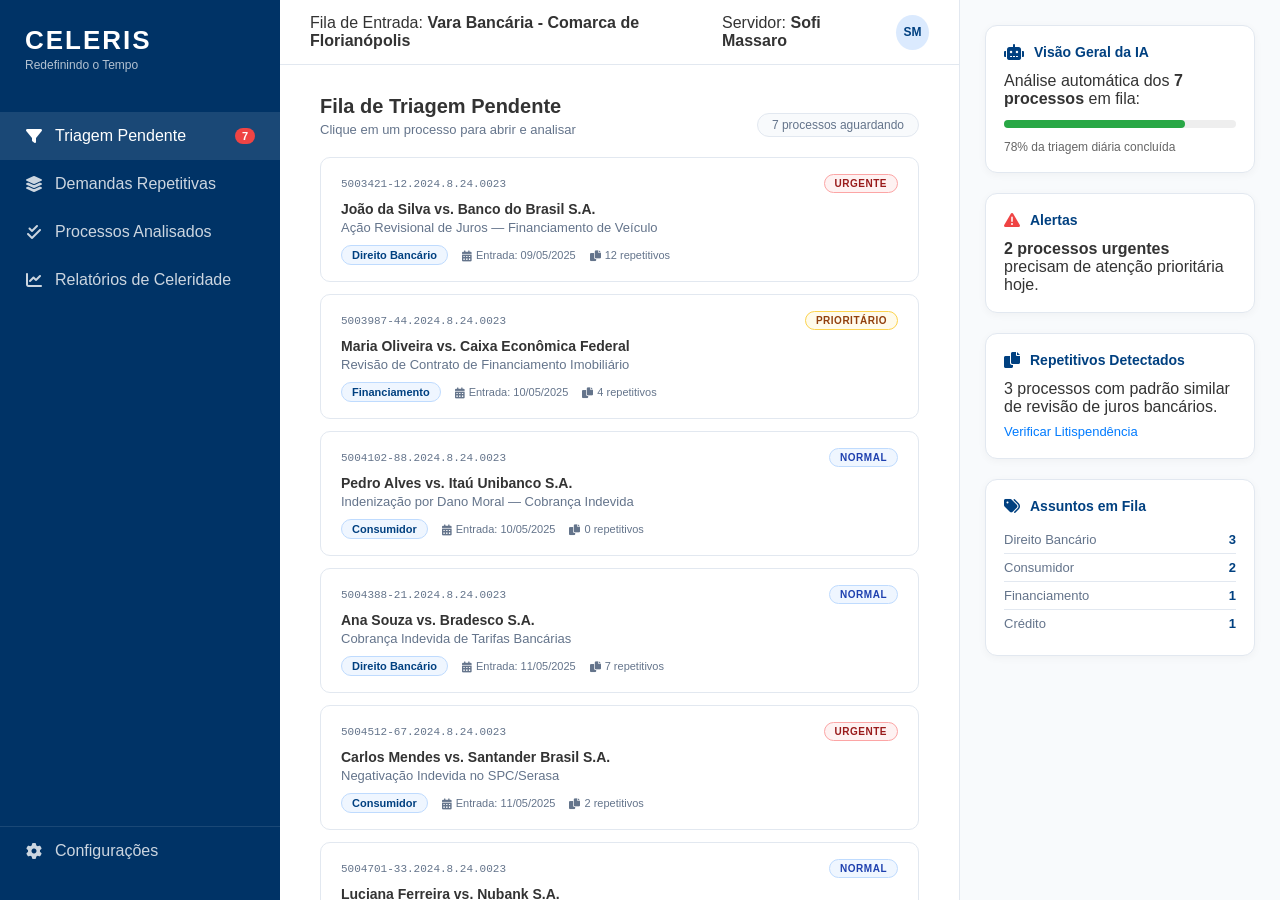
==== index.html @ db9fc446 "organizando as pastas" ====
<!DOCTYPE html>
<html lang="pt-br">
<head>
  <meta charset="UTF-8">
  <meta name="viewport" content="width=device-width, initial-scale=1.0">
  <title>Celeris - Triagem Inteligente</title>
  <link rel="stylesheet" href="css/style.css">
  <link rel="stylesheet" href="https://cdnjs.cloudflare.com/ajax/libs/font-awesome/6.0.0/css/all.min.css">
</head>
<body>
  <div class="container">

    <!-- ================= SIDEBAR (LADO ESQUERDO) ================= -->
    <aside class="sidebar">
      <div class="logo-container">
        <h1 class="logo-text">CELERIS</h1>
        <p class="logo-sub">Redefinindo o Tempo</p>
      </div>

      <nav class="nav-menu">
        <a href="#" class="nav-item active" data-section="triagem">
          <i class="fas fa-filter"></i>
          <span>Triagem Pendente</span>
          <!-- badge com contagem de processos pendentes -->
          <span class="nav-badge" id="badge-triagem">7</span>
        </a>
        <a href="#" class="nav-item" data-section="repetitivas">
          <i class="fas fa-layer-group"></i>
          <span>Demandas Repetitivas</span>
        </a>
        <a href="#" class="nav-item" data-section="analisados">
          <i class="fas fa-check-double"></i>
          <span>Processos Analisados</span>
        </a>
        <a href="#" class="nav-item" data-section="relatorios">
          <i class="fas fa-chart-line"></i>
          <span>Relatórios de Celeridade</span>
        </a>
      </nav>

      <div class="sidebar-footer">
        <a href="#" class="nav-item" data-section="configuracoes">
          <i class="fas fa-cog"></i>
          <span>Configurações</span>
        </a>
      </div>
    </aside>

    <!-- ================= ÁREA PRINCIPAL ================= -->
    <main class="main-content">

      <header class="top-header">
        <div class="header-info">
          <span>Fila de Entrada: <strong>Vara Bancária - Comarca de Florianópolis</strong></span>
        </div>
        <div class="user-profile">
          <span>Servidor: <strong>Sofi Massaro</strong></span>
          <div class="avatar">SM</div>
        </div>
      </header>

      <!-- ================= FILA DE TRIAGEM ================= -->
      <!-- esta seção aparece quando o usuário está em "Triagem Pendente" sem nenhum processo aberto -->
      <section class="document-section" id="view-fila">

        <div class="fila-container">

          <!-- cabeçalho da fila com título e contador -->
          <div class="fila-header">
            <div>
              <h2 class="fila-title">Fila de Triagem Pendente</h2>
              <p class="fila-subtitle">Clique em um processo para abrir e analisar</p>
            </div>
            <span class="fila-count" id="fila-count">7 processos aguardando</span>
          </div>

          <!-- lista de processos — cada card é um processo pendente -->
          <div class="process-list" id="process-list">

            <!-- Processo 1 -->
            <div class="process-card" data-id="0">
              <div class="process-card-top">
                <span class="process-num">5003421-12.2024.8.24.0023</span>
                <span class="status-badge urgente">Urgente</span>
              </div>
              <div class="process-card-title">João da Silva vs. Banco do Brasil S.A.</div>
              <div class="process-card-sub">Ação Revisional de Juros — Financiamento de Veículo</div>
              <div class="process-card-meta">
                <span class="process-tag">Direito Bancário</span>
                <span class="process-meta-info"><i class="fas fa-calendar-alt"></i> Entrada: 09/05/2025</span>
                <span class="process-meta-info"><i class="fas fa-copy"></i> 12 repetitivos</span>
              </div>
            </div>

            <!-- Processo 2 -->
            <div class="process-card" data-id="1">
              <div class="process-card-top">
                <span class="process-num">5003987-44.2024.8.24.0023</span>
                <span class="status-badge prioritario">Prioritário</span>
              </div>
              <div class="process-card-title">Maria Oliveira vs. Caixa Econômica Federal</div>
              <div class="process-card-sub">Revisão de Contrato de Financiamento Imobiliário</div>
              <div class="process-card-meta">
                <span class="process-tag">Financiamento</span>
                <span class="process-meta-info"><i class="fas fa-calendar-alt"></i> Entrada: 10/05/2025</span>
                <span class="process-meta-info"><i class="fas fa-copy"></i> 4 repetitivos</span>
              </div>
            </div>

            <!-- Processo 3 -->
            <div class="process-card" data-id="2">
              <div class="process-card-top">
                <span class="process-num">5004102-88.2024.8.24.0023</span>
                <span class="status-badge normal">Normal</span>
              </div>
              <div class="process-card-title">Pedro Alves vs. Itaú Unibanco S.A.</div>
              <div class="process-card-sub">Indenização por Dano Moral — Cobrança Indevida</div>
              <div class="process-card-meta">
                <span class="process-tag">Consumidor</span>
                <span class="process-meta-info"><i class="fas fa-calendar-alt"></i> Entrada: 10/05/2025</span>
                <span class="process-meta-info"><i class="fas fa-copy"></i> 0 repetitivos</span>
              </div>
            </div>

            <!-- Processo 4 -->
            <div class="process-card" data-id="3">
              <div class="process-card-top">
                <span class="process-num">5004388-21.2024.8.24.0023</span>
                <span class="status-badge normal">Normal</span>
              </div>
              <div class="process-card-title">Ana Souza vs. Bradesco S.A.</div>
              <div class="process-card-sub">Cobrança Indevida de Tarifas Bancárias</div>
              <div class="process-card-meta">
                <span class="process-tag">Direito Bancário</span>
                <span class="process-meta-info"><i class="fas fa-calendar-alt"></i> Entrada: 11/05/2025</span>
                <span class="process-meta-info"><i class="fas fa-copy"></i> 7 repetitivos</span>
              </div>
            </div>

            <!-- Processo 5 -->
            <div class="process-card" data-id="4">
              <div class="process-card-top">
                <span class="process-num">5004512-67.2024.8.24.0023</span>
                <span class="status-badge urgente">Urgente</span>
              </div>
              <div class="process-card-title">Carlos Mendes vs. Santander Brasil S.A.</div>
              <div class="process-card-sub">Negativação Indevida no SPC/Serasa</div>
              <div class="process-card-meta">
                <span class="process-tag">Consumidor</span>
                <span class="process-meta-info"><i class="fas fa-calendar-alt"></i> Entrada: 11/05/2025</span>
                <span class="process-meta-info"><i class="fas fa-copy"></i> 2 repetitivos</span>
              </div>
            </div>

            <!-- Processo 6 -->
            <div class="process-card" data-id="5">
              <div class="process-card-top">
                <span class="process-num">5004701-33.2024.8.24.0023</span>
                <span class="status-badge normal">Normal</span>
              </div>
              <div class="process-card-title">Luciana Ferreira vs. Nubank S.A.</div>
              <div class="process-card-sub">Revisão de Limite e Contestação de Cobranças</div>
              <div class="process-card-meta">
                <span class="process-tag">Crédito</span>
                <span class="process-meta-info"><i class="fas fa-calendar-alt"></i> Entrada: 11/05/2025</span>
                <span class="process-meta-info"><i class="fas fa-copy"></i> 1 repetitivo</span>
              </div>
            </div>

            <!-- Processo 7 -->
            <div class="process-card" data-id="6">
              <div class="process-card-top">
                <span class="process-num">5004899-14.2024.8.24.0023</span>
                <span class="status-badge prioritario">Prioritário</span>
              </div>
              <div class="process-card-title">Roberto Lima vs. Banco Inter S.A.</div>
              <div class="process-card-sub">Revisão de Contrato de Empréstimo Consignado</div>
              <div class="process-card-meta">
                <span class="process-tag">Consignado</span>
                <span class="process-meta-info"><i class="fas fa-calendar-alt"></i> Entrada: 12/05/2025</span>
                <span class="process-meta-info"><i class="fas fa-copy"></i> 3 repetitivos</span>
              </div>
            </div>

          </div>
        </div>
      </section>

      <!-- ================= DOCUMENTO ABERTO ================= -->
      <!-- esta seção aparece quando o usuário clica em um processo específico da fila -->
      <!-- começa escondida (display: none) e é exibida pelo JavaScript -->
      <section class="document-section" id="view-documento" style="display: none;">

        <!-- botão para voltar à fila -->
        <div class="back-bar">
          <button class="btn-voltar" id="btn-voltar">
            <i class="fas fa-arrow-left"></i> Voltar para a fila
          </button>
          <span class="back-process-num" id="back-process-num"></span>
        </div>

        <div class="document-paper">
          <h2 class="doc-title" id="doc-title">
            EXCELENTÍSSIMO SENHOR DOUTOR JUIZ DE DIREITO...
          </h2>

          <div class="doc-meta" id="doc-meta">
            <p><strong>REQUERENTE:</strong> João da Silva</p>
            <p><strong>REQUERIDO:</strong> Banco do Brasil S.A.</p>
            <p><strong>ASSUNTO:</strong> Ação Revisional de Juros</p>
          </div>

          <div class="doc-content">
            <p id="doc-content-text">
              O autor celebrou contrato de financiamento...
            </p>
            <p class="placeholder-text">
              [Simulação do conteúdo da petição inicial...]
            </p>
          </div>
        </div>
      </section>

      <!-- ================= TELA GENÉRICA (outras seções) ================= -->
      <!-- aparece quando o usuário clica em Demandas Repetitivas, Processos Analisados, etc. -->
      <section class="document-section" id="view-generica" style="display: none;">
        <div class="generica-container">
          <div class="generica-icon" id="generica-icon">
            <i class="fas fa-layer-group"></i>
          </div>
          <h2 class="generica-title" id="generica-title">Demandas Repetitivas</h2>
          <p class="generica-sub">Esta seção está em desenvolvimento. Em breve estará disponível.</p>
          <button class="btn-voltar" id="btn-voltar-generica" style="margin-top: 24px;">
            <i class="fas fa-arrow-left"></i> Voltar para Triagem
          </button>
        </div>
      </section>

    </main>

    <!-- ================= PAINEL DE IA (DIREITA) ================= -->
    <aside class="ai-panel">

      <!-- ===== PAINEL DA FILA: aparece quando nenhum processo está aberto ===== -->
      <div id="ai-panel-fila">

        <!-- Card: visão geral da fila -->
        <div class="ai-card">
          <div class="card-header">
            <i class="fas fa-robot"></i>
            <h3>Visão Geral da IA</h3>
          </div>
          <p>Análise automática dos <strong>7 processos</strong> em fila:</p>
          <div class="progress-bar">
            <!-- barra representa triagem diária: 78% concluída -->
            <div class="progress-fill" style="width: 78%; background: #28a745;"></div>
          </div>
          <p style="font-size: 12px; color: #666; margin-top: 6px;">78% da triagem diária concluída</p>
        </div>

        <!-- Card: alertas -->
        <div class="ai-card">
          <div class="card-header">
            <i class="fas fa-exclamation-triangle" style="color: #ef4444;"></i>
            <h3>Alertas</h3>
          </div>
          <p><strong>2 processos urgentes</strong> precisam de atenção prioritária hoje.</p>
        </div>

        <!-- Card: repetitivos detectados -->
        <div class="ai-card">
          <div class="card-header">
            <i class="fas fa-copy"></i>
            <h3>Repetitivos Detectados</h3>
          </div>
          <p>3 processos com padrão similar de revisão de juros bancários.</p>
          <a href="#" class="card-link">Verificar Litispendência</a>
        </div>

        <!-- Card: assuntos na fila -->
        <div class="ai-card">
          <div class="card-header">
            <i class="fas fa-tags"></i>
            <h3>Assuntos em Fila</h3>
          </div>
          <!-- lista simples de temas com contagem -->
          <ul class="assunto-list">
            <li><span>Direito Bancário</span><strong>3</strong></li>
            <li><span>Consumidor</span><strong>2</strong></li>
            <li><span>Financiamento</span><strong>1</strong></li>
            <li><span>Crédito</span><strong>1</strong></li>
          </ul>
        </div>

      </div>

      <!-- ===== PAINEL DO DOCUMENTO: aparece quando um processo está aberto ===== -->
      <!-- começa escondido e é exibido pelo JavaScript ao abrir um processo -->
      <div id="ai-panel-documento" style="display: none;">

        <!-- Card 1: Classificação -->
        <div class="ai-card">
          <div class="card-header">
            <i class="fas fa-robot"></i>
            <h3>Classificação Automática</h3>
          </div>
          <p>A IA identificou o assunto com <strong>98% de precisão</strong>:</p>
          <div class="progress-bar">
            <div class="progress-fill"></div>
          </div>
          <div class="tag-group" id="doc-tags">
            <span class="tag">Direito Bancário</span>
            <span class="tag">Revisional de Juros</span>
          </div>
        </div>

        <!-- Card 2: Repetitivos -->
        <div class="ai-card">
          <div class="card-header">
            <i class="fas fa-copy"></i>
            <h3>Filtro de Repetitivos</h3>
          </div>
          <p id="doc-repetitivos">Foram encontrados <strong>12 processos idênticos</strong></p>
          <a href="#" class="card-link">Verificar Litispendência</a>
        </div>

        <!-- Card 3: Sugestões de Despacho -->
        <div class="ai-card">
          <div class="card-header">
            <i class="fas fa-pen-nib"></i>
            <h3>Sugestão de Despacho</h3>
          </div>
          <p>Selecione uma minuta:</p>
          <div class="button-group">
            <button class="btn btn-blue">Citação + Audiência</button>
            <button class="btn btn-grey">Emendar Inicial</button>
            <button class="btn btn-red">Indeferir Justiça Gratuita</button>
          </div>
        </div>

      </div>

    </aside>
  </div>

  <script type="module" src="script.js"></script>
</body>
</html>
---- css/style.css ----
/* ================= VARIÁVEIS DE CORES ================= */
:root {
    --celeris-blue: #004080;
    --sidebar-bg: #003366;
    --bg-light: #f8fafc;
    --text-main: #333;
    --text-muted: #64748b;
    --border-color: #e2e8f0;
    --white: #ffffff;
}

/* reset básico */
* {
    margin: 0;
    padding: 0;
    box-sizing: border-box;
}

body {
    font-family: 'Segoe UI', Roboto, Helvetica, Arial, sans-serif;
    background-color: var(--bg-light);
    color: var(--text-main);
    overflow: hidden;
}

/* container principal com flex */
.container {
    display: flex;
    height: 100vh;
}

/* ================= SIDEBAR ================= */
.sidebar {
    width: 280px;
    background-color: var(--sidebar-bg);
    color: var(--white);
    display: flex;
    flex-direction: column;
    padding: 25px 0;
    flex-shrink: 0; /* impede que a sidebar encolha */
}

.logo-container {
    padding: 0 25px;
    margin-bottom: 40px;
}

.logo-text {
    font-size: 26px;
    font-weight: bold;
    letter-spacing: 2px;
}

.logo-sub {
    font-size: 12px;
    opacity: 0.7;
    margin-top: 2px;
}

/* menu de navegação */
.nav-menu {
    flex: 1; /* ocupa o espaço disponível, empurrando o footer para baixo */
}

.nav-item {
    display: flex;
    align-items: center;
    padding: 15px 25px;
    color: rgba(255, 255, 255, 0.8);
    text-decoration: none;
    transition: 0.2s;
    gap: 12px; /* espaço entre ícone, texto e badge */
}

/* o texto do nav-item cresce para empurrar o badge para a direita */
.nav-item span:first-of-type {
    flex: 1;
}

.nav-item i {
    width: 18px; /* largura fixa para alinhar os ícones */
    text-align: center;
}

.nav-item:hover,
.nav-item.active {
    background-color: rgba(255, 255, 255, 0.1);
    color: var(--white);
}

/* badge de contagem na sidebar (ex: "7" ao lado de Triagem Pendente) */
.nav-badge {
    background-color: #ef4444; /* vermelho para chamar atenção */
    color: white;
    font-size: 11px;
    font-weight: 700;
    padding: 2px 7px;
    border-radius: 20px; /* formato de pílula */
    min-width: 20px;
    text-align: center;
}

.sidebar-footer {
    border-top: 1px solid rgba(255, 255, 255, 0.1);
    margin-top: auto; /* empurra o footer para o fim da sidebar */
}

/* ================= CONTEÚDO CENTRAL ================= */
.main-content {
    flex-grow: 1;
    display: flex;
    flex-direction: column;
    background: white;
    border-right: 1px solid var(--border-color);
    min-width: 0; /* evita overflow horizontal em flex */
}

.top-header {
    height: 65px;
    display: flex;
    justify-content: space-between;
    align-items: center;
    padding: 0 30px;
    border-bottom: 1px solid var(--border-color);
    flex-shrink: 0; /* cabeçalho não encolhe */
}

.user-profile {
    display: flex;
    align-items: center;
    gap: 15px;
}

.avatar {
    width: 35px;
    height: 35px;
    background: #dbeafe; /* azul claro */
    border-radius: 50%;
    display: flex;
    align-items: center;
    justify-content: center;
    font-size: 12px;
    font-weight: 700;
    color: var(--celeris-blue);
}

/* área de scroll (fila ou documento) */
.document-section {
    flex-grow: 1;
    overflow-y: auto; /* scroll apenas nessa área */
    padding: 30px 40px;
    display: flex;
    flex-direction: column;
}

/* ================= FILA DE TRIAGEM ================= */
.fila-container {
    width: 100%;
    max-width: 820px;
    margin: 0 auto; /* centraliza */
}

/* cabeçalho da fila */
.fila-header {
    display: flex;
    align-items: flex-end;
    justify-content: space-between;
    margin-bottom: 20px;
}

.fila-title {
    font-size: 20px;
    font-weight: 600;
    color: var(--text-main);
}

.fila-subtitle {
    font-size: 13px;
    color: var(--text-muted);
    margin-top: 4px;
}

/* chip com número de processos */
.fila-count {
    background: var(--bg-light);
    border: 1px solid var(--border-color);
    border-radius: 20px;
    font-size: 12px;
    color: var(--text-muted);
    padding: 4px 14px;
    white-space: nowrap;
}

/* ================= CARD DE PROCESSO (na fila) ================= */
.process-card {
    background: white;
    border: 1px solid var(--border-color);
    border-radius: 10px;
    padding: 16px 20px;
    margin-bottom: 12px;
    cursor: pointer; /* mãozinha indica que é clicável */
    transition: 0.2s;
}

/* ao passar o mouse, o card ganha destaque */
.process-card:hover {
    border-color: var(--celeris-blue);
    box-shadow: 0 2px 10px rgba(0, 64, 128, 0.1);
    transform: translateY(-1px); /* sobe levemente */
}

/* linha de cima: número do processo + status */
.process-card-top {
    display: flex;
    align-items: center;
    justify-content: space-between;
    margin-bottom: 8px;
}

.process-num {
    font-family: 'Courier New', monospace; /* fonte monoespaçada para número de processo */
    font-size: 11px;
    color: var(--text-muted);
}

/* nome das partes */
.process-card-title {
    font-size: 14px;
    font-weight: 600;
    color: var(--text-main);
    margin-bottom: 3px;
}

/* assunto do processo */
.process-card-sub {
    font-size: 13px;
    color: var(--text-muted);
    margin-bottom: 10px;
}

/* rodapé do card: tag + metadados */
.process-card-meta {
    display: flex;
    align-items: center;
    gap: 14px;
    flex-wrap: wrap;
}

/* etiqueta de área jurídica */
.process-tag {
    background: #eff6ff;
    color: var(--celeris-blue);
    border: 1px solid #bfdbfe;
    padding: 3px 10px;
    border-radius: 20px;
    font-size: 11px;
    font-weight: 600;
}

/* info de data e repetitivos */
.process-meta-info {
    font-size: 11px;
    color: var(--text-muted);
    display: flex;
    align-items: center;
    gap: 4px;
}

/* ================= BADGES DE STATUS ================= */
/* cada badge tem cor diferente conforme a urgência */
.status-badge {
    font-size: 10px;
    font-weight: 700;
    padding: 3px 10px;
    border-radius: 20px;
    text-transform: uppercase;
    letter-spacing: 0.5px;
}

/* vermelho: ação imediata necessária */
.status-badge.urgente {
    background: #fef2f2;
    color: #991b1b;
    border: 1px solid #fca5a5;
}

/* amarelo: atenção, mas não urgente */
.status-badge.prioritario {
    background: #fffbeb;
    color: #92400e;
    border: 1px solid #fcd34d;
}

/* azul: fluxo normal */
.status-badge.normal {
    background: #eff6ff;
    color: #1e40af;
    border: 1px solid #bfdbfe;
}

/* ================= BARRA DE VOLTAR ================= */
/* aparece no topo do documento aberto */
.back-bar {
    display: flex;
    align-items: center;
    gap: 16px;
    margin-bottom: 20px;
}

/* botão "Voltar para a fila" */
.btn-voltar {
    display: flex;
    align-items: center;
    gap: 8px;
    background: none;
    border: 1px solid var(--border-color);
    border-radius: 8px;
    padding: 8px 16px;
    font-size: 13px;
    color: var(--text-muted);
    cursor: pointer;
    transition: 0.2s;
}

.btn-voltar:hover {
    background: var(--bg-light);
    border-color: var(--celeris-blue);
    color: var(--celeris-blue);
}

/* número do processo aberto exibido na barra */
.back-process-num {
    font-family: 'Courier New', monospace;
    font-size: 11px;
    color: var(--text-muted);
}

/* ================= DOCUMENTO (papel) ================= */
.document-paper {
    background: white;
    max-width: 820px;
    padding: 60px;
    box-shadow: 0 4px 20px rgba(0, 0, 0, 0.08);
    transition: opacity 0.2s; /* animação de fade ao trocar processo */
}

.doc-title {
    text-align: center;
    margin-bottom: 40px;
    font-size: 15px;
}

.doc-meta {
    margin-bottom: 30px;
    line-height: 1.8;
}

.doc-content {
    line-height: 1.7;
}

.placeholder-text {
    margin-top: 50px;
    color: #999;
    font-style: italic;
}

/* ================= PAINEL DE IA (DIREITA) ================= */
.ai-panel {
    width: 320px;
    padding: 25px;
    background: var(--bg-light);
    overflow-y: auto;
    flex-shrink: 0;
}

.ai-card {
    background: white;
    padding: 18px;
    margin-bottom: 20px;
    border-radius: 12px;
    border: 1px solid var(--border-color);
    box-shadow: 0 2px 8px rgba(0, 0, 0, 0.04);
}

.card-header {
    display: flex;
    align-items: center;
    gap: 10px;
    color: var(--celeris-blue);
    margin-bottom: 12px;
}

.card-header h3 {
    font-size: 14px;
}

/* barra de progresso */
.progress-bar {
    height: 8px;
    background: #eee;
    border-radius: 4px;
    margin: 12px 0;
}

.progress-fill {
    width: 98%;
    height: 100%;
    background: #28a745;
    border-radius: 4px;
}

/* tags de área jurídica no painel de IA */
.tag-group {
    display: flex;
    gap: 8px;
    flex-wrap: wrap;
}

.tag {
    border: 1px solid var(--celeris-blue);
    padding: 4px 12px;
    border-radius: 20px;
    font-size: 12px;
    color: var(--celeris-blue);
}

.card-link {
    color: #007bff;
    text-decoration: none;
    font-size: 13px;
    display: inline-block;
    margin-top: 8px;
}

.card-link:hover {
    text-decoration: underline;
}

/* botões de despacho */
.button-group {
    display: flex;
    flex-direction: column;
    gap: 10px;
    margin-top: 10px;
}

.btn {
    padding: 11px;
    border: none;
    border-radius: 8px;
    cursor: pointer;
    font-weight: 600;
    font-size: 13px;
    transition: 0.2s;
}

.btn-blue { background: var(--sidebar-bg); color: white; }
.btn-grey { background: #64748b; color: white; }
.btn-red  { background: #ef4444; color: white; }

.btn:hover {
    opacity: 0.9;
    transform: translateY(-1px);
}


/* ================= TELA GENÉRICA (seções em desenvolvimento) ================= */
/* centraliza o conteúdo vertical e horizontalmente */
.generica-container {
    display: flex;
    flex-direction: column;
    align-items: center;
    justify-content: center;
    flex: 1;
    text-align: center;
    padding: 60px 40px;
    color: var(--text-muted);
}

/* ícone grande centralizado */
.generica-icon {
    font-size: 48px;
    color: var(--border-color);
    margin-bottom: 20px;
}

.generica-title {
    font-size: 22px;
    font-weight: 600;
    color: var(--text-main);
    margin-bottom: 10px;
}

.generica-sub {
    font-size: 14px;
    color: var(--text-muted);
    max-width: 360px;
    line-height: 1.6;
}

.assunto-list {
    list-style: none;
    margin-top: 8px;
}

.assunto-list li {
    display: flex;
    justify-content: space-between;
    align-items: center;
    padding: 6px 0;
    border-bottom: 1px solid var(--border-color);
    font-size: 13px;
}

.assunto-list li:last-child {
    border-bottom: none;
}

.assunto-list li span {
    color: var(--text-muted);
}

.assunto-list li strong {
    color: var(--celeris-blue);
}
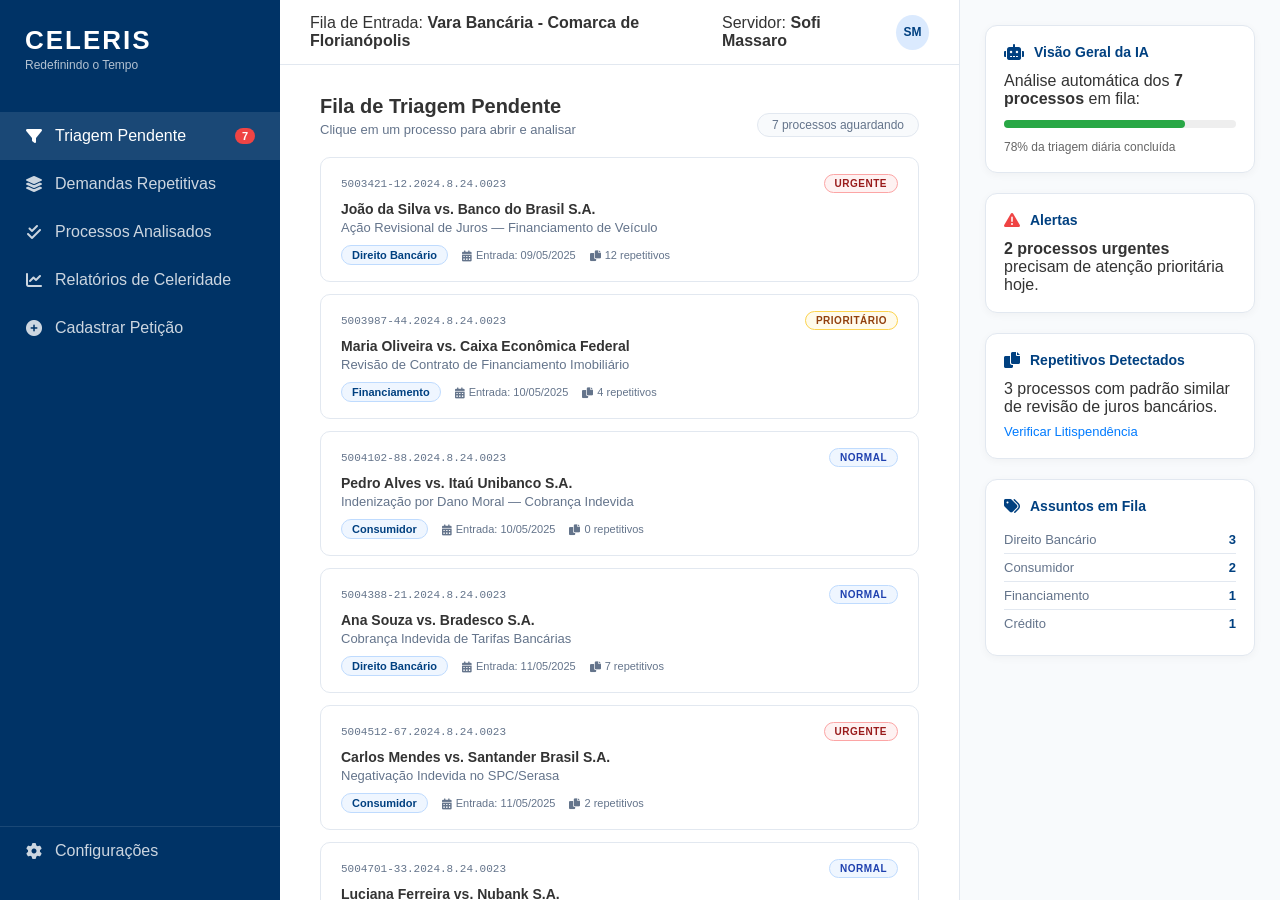
==== commit 1ea6b6b7: "adicionei a area de cadastro de petições" ====
--- a/index.html
+++ b/index.html
@@ -36,6 +36,10 @@
           <i class="fas fa-chart-line"></i>
           <span>Relatórios de Celeridade</span>
         </a>
+        <a href="#" class="nav-item" data-section="cadastrar">
+          <i class="fas fa-plus-circle"></i>
+            <span>Cadastrar Petição</span>
+        </a>
       </nav>
 
       <div class="sidebar-footer">
@@ -45,6 +49,149 @@
         </a>
       </div>
     </aside>
+
+    <!-- ================= CADASTRO DE PETIÇÃO ================= -->
+<section class="document-section" id="view-cadastro" style="display: none;">
+  <div class="fila-container">
+    <div class="fila-header">
+      <div>
+        <h2 class="fila-title">Cadastrar Petição</h2>
+        <p class="fila-subtitle">Preencha os dados básicos do processo para incluir na fila</p>
+      </div>
+    </div>
+
+    <div class="cadastro-form">
+
+      <div class="form-row">
+        <div class="form-group">
+          <label class="form-label">Número do Processo <span class="form-required">*</span></label>
+          <input type="text" class="form-input" id="cad-numero"
+            placeholder="0000000-00.0000.8.24.0000" maxlength="25">
+        </div>
+        <div class="form-group form-group--sm">
+          <label class="form-label">Data de Entrada <span class="form-required">*</span></label>
+          <input type="date" class="form-input" id="cad-data">
+        </div>
+      </div>
+
+      <div class="form-row">
+        <div class="form-group">
+          <label class="form-label">Requerente (Autor) <span class="form-required">*</span></label>
+          <input type="text" class="form-input" id="cad-requerente" placeholder="Nome completo">
+        </div>
+        <div class="form-group">
+          <label class="form-label">Requerido (Réu) <span class="form-required">*</span></label>
+          <input type="text" class="form-input" id="cad-requerido" placeholder="Nome da instituição ou pessoa">
+        </div>
+      </div>
+
+      <div class="form-row">
+        <div class="form-group">
+          <label class="form-label">Classe Processual <span class="form-required">*</span></label>
+          <select class="form-input form-select" id="cad-classe">
+            <option value="" disabled selected>Selecione a classe...</option>
+            <option value="Ação Revisional de Juros">Ação Revisional de Juros</option>
+            <option value="Indenização por Dano Moral">Indenização por Dano Moral</option>
+            <option value="Cobrança Indevida de Tarifas">Cobrança Indevida de Tarifas</option>
+            <option value="Negativação Indevida">Negativação Indevida no SPC/Serasa</option>
+            <option value="Revisão de Contrato de Financiamento">Revisão de Contrato de Financiamento</option>
+            <option value="Revisão de Empréstimo Consignado">Revisão de Empréstimo Consignado</option>
+            <option value="Revisão de Limite de Crédito">Revisão de Limite de Crédito</option>
+            <option value="Execução de Título Extrajudicial">Execução de Título Extrajudicial</option>
+            <option value="Ação Monitória">Ação Monitória</option>
+            <option value="Outro">Outro</option>
+          </select>
+        </div>
+        <div class="form-group form-group--sm">
+          <label class="form-label">Prioridade</label>
+          <select class="form-input form-select" id="cad-prioridade">
+            <option value="normal">Normal</option>
+            <option value="prioritario">Prioritário</option>
+            <option value="urgente">Urgente</option>
+          </select>
+        </div>
+      </div>
+
+      <div class="form-group">
+        <label class="form-label">Observações</label>
+        <textarea class="form-input form-textarea" id="cad-obs"
+          placeholder="Informações adicionais sobre o processo (opcional)..." rows="3"></textarea>
+      </div>
+
+      <div class="form-error" id="form-error" style="display:none;">
+        <i class="fas fa-exclamation-circle"></i>
+        <span id="form-error-msg">Preencha todos os campos obrigatórios.</span>
+      </div>
+
+      <div class="form-actions">
+        <button class="btn-voltar" id="btn-cancelar-cadastro">
+          <i class="fas fa-times"></i> Cancelar
+        </button>
+        <button class="btn btn-blue btn-cadastrar" id="btn-revisar-cadastro">
+          <i class="fas fa-eye"></i> Revisar Cadastro
+        </button>
+      </div>
+
+    </div>
+  </div>
+</section>
+
+<!-- ================= CONFIRMAÇÃO DO CADASTRO ================= -->
+<section class="document-section" id="view-confirmacao" style="display: none;">
+  <div class="fila-container">
+    <div class="fila-header">
+      <div>
+        <h2 class="fila-title">Confirmar Cadastro</h2>
+        <p class="fila-subtitle">Revise os dados antes de incluir o processo na fila</p>
+      </div>
+    </div>
+
+    <div class="confirmacao-card">
+      <div class="confirmacao-header">
+        <i class="fas fa-file-alt"></i>
+        <div>
+          <p class="confirmacao-num" id="conf-numero"></p>
+          <p class="confirmacao-data">Entrada: <span id="conf-data"></span></p>
+        </div>
+        <span class="status-badge" id="conf-badge"></span>
+      </div>
+
+      <div class="confirmacao-grid">
+        <div class="confirmacao-item">
+          <span class="confirmacao-label">Requerente</span>
+          <span class="confirmacao-valor" id="conf-requerente"></span>
+        </div>
+        <div class="confirmacao-item">
+          <span class="confirmacao-label">Requerido</span>
+          <span class="confirmacao-valor" id="conf-requerido"></span>
+        </div>
+        <div class="confirmacao-item">
+          <span class="confirmacao-label">Classe Processual</span>
+          <span class="confirmacao-valor" id="conf-classe"></span>
+        </div>
+        <div class="confirmacao-item">
+          <span class="confirmacao-label">Prioridade</span>
+          <span class="confirmacao-valor" id="conf-prioridade"></span>
+        </div>
+      </div>
+
+      <div class="confirmacao-obs" id="conf-obs-wrapper">
+        <span class="confirmacao-label">Observações</span>
+        <p class="confirmacao-obs-texto" id="conf-obs"></p>
+      </div>
+
+      <div class="form-actions" style="margin-top: 28px;">
+        <button class="btn-voltar" id="btn-editar-cadastro">
+          <i class="fas fa-arrow-left"></i> Editar
+        </button>
+        <button class="btn btn-blue btn-cadastrar" id="btn-confirmar-cadastro">
+          <i class="fas fa-plus-circle"></i> Confirmar e Incluir na Fila
+        </button>
+      </div>
+    </div>
+
+  </div>
+</section>
 
     <!-- ================= ÁREA PRINCIPAL ================= -->
     <main class="main-content">
@@ -343,6 +490,6 @@
     </aside>
   </div>
 
-  <script type="module" src="script.js"></script>
+  <script type="module" src="./js/app.js"></script>
 </body>
 </html>
--- a/css/style.css
+++ b/css/style.css
@@ -524,3 +524,231 @@
 .assunto-list li strong {
     color: var(--celeris-blue);
 }
+
+/* ================= FORMULÁRIO DE CADASTRO ================= */
+.cadastro-form {
+    background: white;
+    border: 1px solid var(--border-color);
+    border-radius: 12px;
+    padding: 32px;
+    max-width: 820px;
+}
+
+.form-row {
+    display: flex;
+    gap: 20px;
+    margin-bottom: 20px;
+}
+
+.form-group {
+    display: flex;
+    flex-direction: column;
+    flex: 1;
+}
+
+.form-group--sm {
+    flex: 0 0 200px;
+}
+
+.form-label {
+    font-size: 13px;
+    font-weight: 600;
+    color: var(--text-main);
+    margin-bottom: 6px;
+}
+
+.form-required {
+    color: #ef4444;
+}
+
+.form-input {
+    border: 1px solid var(--border-color);
+    border-radius: 8px;
+    padding: 10px 14px;
+    font-size: 14px;
+    color: var(--text-main);
+    font-family: inherit;
+    transition: 0.2s;
+    background: white;
+    outline: none;
+}
+
+.form-input:focus {
+    border-color: var(--celeris-blue);
+    box-shadow: 0 0 0 3px rgba(0, 64, 128, 0.08);
+}
+
+.form-select {
+    cursor: pointer;
+    appearance: none;
+    background-image: url("data:image/svg+xml,%3Csvg xmlns='http://www.w3.org/2000/svg' width='12' height='12' viewBox='0 0 12 12'%3E%3Cpath fill='%2364748b' d='M6 8L1 3h10z'/%3E%3C/svg%3E");
+    background-repeat: no-repeat;
+    background-position: right 14px center;
+    padding-right: 36px;
+}
+
+.form-textarea {
+    resize: vertical;
+    min-height: 80px;
+}
+
+.form-group:last-child:not(.form-group--sm) {
+    margin-bottom: 0;
+}
+
+.form-error {
+    display: flex;
+    align-items: center;
+    gap: 8px;
+    background: #fef2f2;
+    border: 1px solid #fca5a5;
+    color: #991b1b;
+    border-radius: 8px;
+    padding: 10px 14px;
+    font-size: 13px;
+    margin-bottom: 20px;
+}
+
+.form-actions {
+    display: flex;
+    justify-content: flex-end;
+    align-items: center;
+    gap: 12px;
+    margin-top: 28px;
+    padding-top: 24px;
+    border-top: 1px solid var(--border-color);
+}
+
+.btn-cadastrar {
+    display: flex;
+    align-items: center;
+    gap: 8px;
+    padding: 10px 22px;
+    font-size: 14px;
+}
+
+/* ================= TELA DE CONFIRMAÇÃO ================= */
+.confirmacao-card {
+    background: white;
+    border: 1px solid var(--border-color);
+    border-radius: 12px;
+    padding: 32px;
+    max-width: 820px;
+}
+
+.confirmacao-header {
+    display: flex;
+    align-items: center;
+    gap: 16px;
+    padding-bottom: 24px;
+    border-bottom: 1px solid var(--border-color);
+    margin-bottom: 24px;
+}
+
+.confirmacao-header i {
+    font-size: 28px;
+    color: var(--celeris-blue);
+    opacity: 0.6;
+}
+
+.confirmacao-num {
+    font-family: 'Courier New', monospace;
+    font-size: 13px;
+    font-weight: 600;
+    color: var(--text-main);
+}
+
+.confirmacao-data {
+    font-size: 12px;
+    color: var(--text-muted);
+    margin-top: 3px;
+}
+
+.confirmacao-header .status-badge {
+    margin-left: auto;
+}
+
+.confirmacao-grid {
+    display: grid;
+    grid-template-columns: 1fr 1fr;
+    gap: 20px;
+    margin-bottom: 20px;
+}
+
+.confirmacao-item {
+    display: flex;
+    flex-direction: column;
+    gap: 4px;
+}
+
+.confirmacao-label {
+    font-size: 11px;
+    font-weight: 700;
+    text-transform: uppercase;
+    letter-spacing: 0.5px;
+    color: var(--text-muted);
+}
+
+.confirmacao-valor {
+    font-size: 14px;
+    color: var(--text-main);
+    font-weight: 500;
+}
+
+.confirmacao-obs {
+    background: var(--bg-light);
+    border-radius: 8px;
+    padding: 14px;
+    display: flex;
+    flex-direction: column;
+    gap: 6px;
+}
+
+.confirmacao-obs-texto {
+    font-size: 13px;
+    color: var(--text-muted);
+    line-height: 1.6;
+}
+
+/* ================= TOAST DE SUCESSO ================= */
+.toast-sucesso {
+    position: fixed;
+    bottom: 30px;
+    right: 30px;
+    background: #064e3b;
+    color: white;
+    padding: 14px 20px;
+    border-radius: 10px;
+    font-size: 14px;
+    font-weight: 500;
+    display: flex;
+    align-items: center;
+    gap: 10px;
+    box-shadow: 0 4px 20px rgba(0,0,0,0.2);
+    z-index: 999;
+    transform: translateY(80px);
+    opacity: 0;
+    transition: all 0.3s ease;
+}
+
+.toast-sucesso.visivel {
+    transform: translateY(0);
+    opacity: 1;
+}
+
+/* ================= CADASTRO E CONFIRMAÇÃO ================= */
+#view-cadastro,
+#view-confirmacao {
+    width: 100%;
+    flex-direction: column;
+}
+
+/* esconde o painel de IA quando o cadastro ou confirmação estão ativos */
+#view-cadastro[style*="flex"] ~ * .ai-panel,
+#view-confirmacao[style*="flex"] ~ * .ai-panel {
+    display: none !important;
+}
+
+.modo-cadastro .ai-panel {
+    display: none !important;
+}
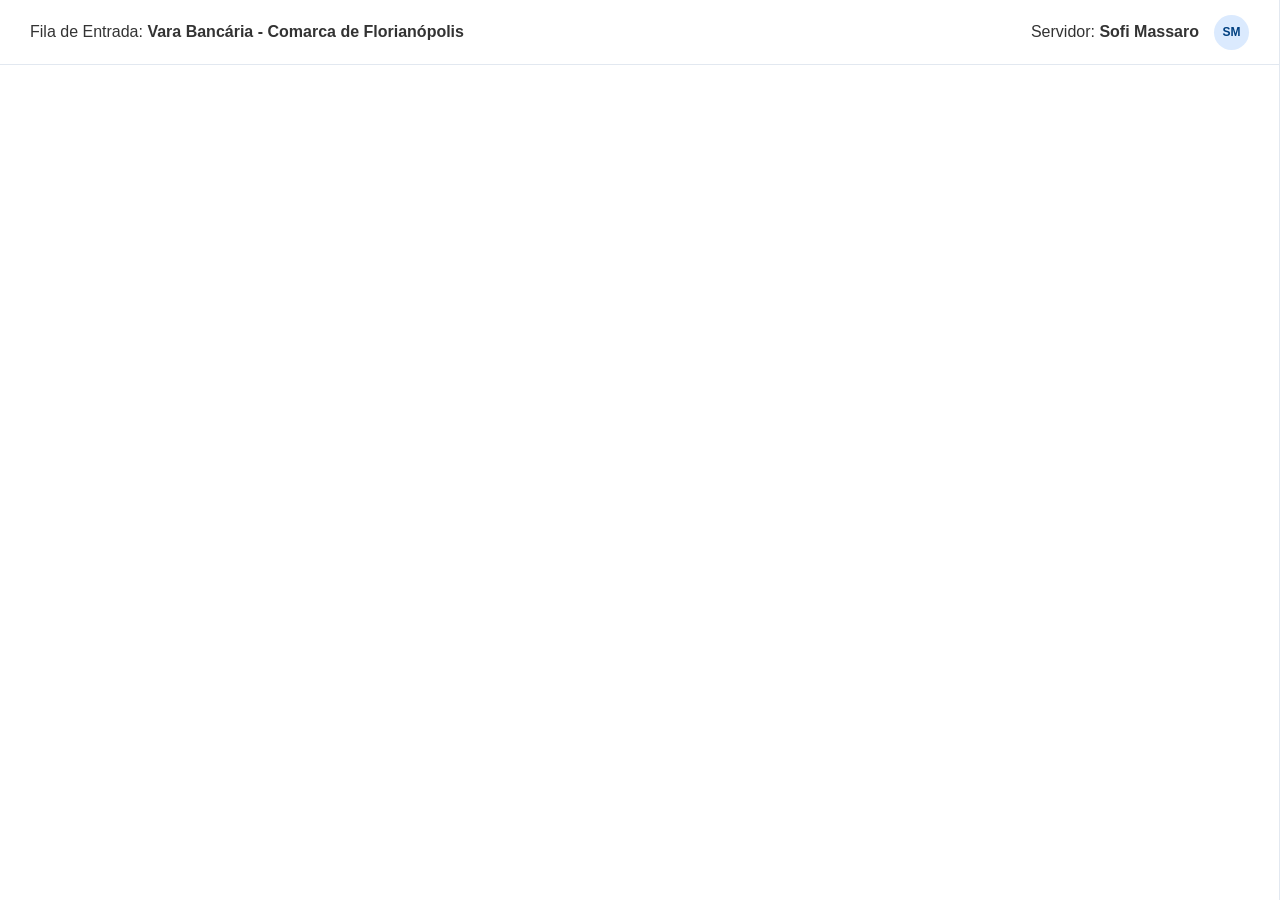
==== commit 051b9da3: "projeto reestruturado" ====
--- a/index.html
+++ b/index.html
@@ -10,190 +10,10 @@
 <body>
   <div class="container">
 
-    <!-- ================= SIDEBAR (LADO ESQUERDO) ================= -->
-    <aside class="sidebar">
-      <div class="logo-container">
-        <h1 class="logo-text">CELERIS</h1>
-        <p class="logo-sub">Redefinindo o Tempo</p>
-      </div>
+    <!-- Sidebar será injetada aqui pelo loadViews.js -->
+    <div id="slot-sidebar"></div>
 
-      <nav class="nav-menu">
-        <a href="#" class="nav-item active" data-section="triagem">
-          <i class="fas fa-filter"></i>
-          <span>Triagem Pendente</span>
-          <!-- badge com contagem de processos pendentes -->
-          <span class="nav-badge" id="badge-triagem">7</span>
-        </a>
-        <a href="#" class="nav-item" data-section="repetitivas">
-          <i class="fas fa-layer-group"></i>
-          <span>Demandas Repetitivas</span>
-        </a>
-        <a href="#" class="nav-item" data-section="analisados">
-          <i class="fas fa-check-double"></i>
-          <span>Processos Analisados</span>
-        </a>
-        <a href="#" class="nav-item" data-section="relatorios">
-          <i class="fas fa-chart-line"></i>
-          <span>Relatórios de Celeridade</span>
-        </a>
-        <a href="#" class="nav-item" data-section="cadastrar">
-          <i class="fas fa-plus-circle"></i>
-            <span>Cadastrar Petição</span>
-        </a>
-      </nav>
-
-      <div class="sidebar-footer">
-        <a href="#" class="nav-item" data-section="configuracoes">
-          <i class="fas fa-cog"></i>
-          <span>Configurações</span>
-        </a>
-      </div>
-    </aside>
-
-    <!-- ================= CADASTRO DE PETIÇÃO ================= -->
-<section class="document-section" id="view-cadastro" style="display: none;">
-  <div class="fila-container">
-    <div class="fila-header">
-      <div>
-        <h2 class="fila-title">Cadastrar Petição</h2>
-        <p class="fila-subtitle">Preencha os dados básicos do processo para incluir na fila</p>
-      </div>
-    </div>
-
-    <div class="cadastro-form">
-
-      <div class="form-row">
-        <div class="form-group">
-          <label class="form-label">Número do Processo <span class="form-required">*</span></label>
-          <input type="text" class="form-input" id="cad-numero"
-            placeholder="0000000-00.0000.8.24.0000" maxlength="25">
-        </div>
-        <div class="form-group form-group--sm">
-          <label class="form-label">Data de Entrada <span class="form-required">*</span></label>
-          <input type="date" class="form-input" id="cad-data">
-        </div>
-      </div>
-
-      <div class="form-row">
-        <div class="form-group">
-          <label class="form-label">Requerente (Autor) <span class="form-required">*</span></label>
-          <input type="text" class="form-input" id="cad-requerente" placeholder="Nome completo">
-        </div>
-        <div class="form-group">
-          <label class="form-label">Requerido (Réu) <span class="form-required">*</span></label>
-          <input type="text" class="form-input" id="cad-requerido" placeholder="Nome da instituição ou pessoa">
-        </div>
-      </div>
-
-      <div class="form-row">
-        <div class="form-group">
-          <label class="form-label">Classe Processual <span class="form-required">*</span></label>
-          <select class="form-input form-select" id="cad-classe">
-            <option value="" disabled selected>Selecione a classe...</option>
-            <option value="Ação Revisional de Juros">Ação Revisional de Juros</option>
-            <option value="Indenização por Dano Moral">Indenização por Dano Moral</option>
-            <option value="Cobrança Indevida de Tarifas">Cobrança Indevida de Tarifas</option>
-            <option value="Negativação Indevida">Negativação Indevida no SPC/Serasa</option>
-            <option value="Revisão de Contrato de Financiamento">Revisão de Contrato de Financiamento</option>
-            <option value="Revisão de Empréstimo Consignado">Revisão de Empréstimo Consignado</option>
-            <option value="Revisão de Limite de Crédito">Revisão de Limite de Crédito</option>
-            <option value="Execução de Título Extrajudicial">Execução de Título Extrajudicial</option>
-            <option value="Ação Monitória">Ação Monitória</option>
-            <option value="Outro">Outro</option>
-          </select>
-        </div>
-        <div class="form-group form-group--sm">
-          <label class="form-label">Prioridade</label>
-          <select class="form-input form-select" id="cad-prioridade">
-            <option value="normal">Normal</option>
-            <option value="prioritario">Prioritário</option>
-            <option value="urgente">Urgente</option>
-          </select>
-        </div>
-      </div>
-
-      <div class="form-group">
-        <label class="form-label">Observações</label>
-        <textarea class="form-input form-textarea" id="cad-obs"
-          placeholder="Informações adicionais sobre o processo (opcional)..." rows="3"></textarea>
-      </div>
-
-      <div class="form-error" id="form-error" style="display:none;">
-        <i class="fas fa-exclamation-circle"></i>
-        <span id="form-error-msg">Preencha todos os campos obrigatórios.</span>
-      </div>
-
-      <div class="form-actions">
-        <button class="btn-voltar" id="btn-cancelar-cadastro">
-          <i class="fas fa-times"></i> Cancelar
-        </button>
-        <button class="btn btn-blue btn-cadastrar" id="btn-revisar-cadastro">
-          <i class="fas fa-eye"></i> Revisar Cadastro
-        </button>
-      </div>
-
-    </div>
-  </div>
-</section>
-
-<!-- ================= CONFIRMAÇÃO DO CADASTRO ================= -->
-<section class="document-section" id="view-confirmacao" style="display: none;">
-  <div class="fila-container">
-    <div class="fila-header">
-      <div>
-        <h2 class="fila-title">Confirmar Cadastro</h2>
-        <p class="fila-subtitle">Revise os dados antes de incluir o processo na fila</p>
-      </div>
-    </div>
-
-    <div class="confirmacao-card">
-      <div class="confirmacao-header">
-        <i class="fas fa-file-alt"></i>
-        <div>
-          <p class="confirmacao-num" id="conf-numero"></p>
-          <p class="confirmacao-data">Entrada: <span id="conf-data"></span></p>
-        </div>
-        <span class="status-badge" id="conf-badge"></span>
-      </div>
-
-      <div class="confirmacao-grid">
-        <div class="confirmacao-item">
-          <span class="confirmacao-label">Requerente</span>
-          <span class="confirmacao-valor" id="conf-requerente"></span>
-        </div>
-        <div class="confirmacao-item">
-          <span class="confirmacao-label">Requerido</span>
-          <span class="confirmacao-valor" id="conf-requerido"></span>
-        </div>
-        <div class="confirmacao-item">
-          <span class="confirmacao-label">Classe Processual</span>
-          <span class="confirmacao-valor" id="conf-classe"></span>
-        </div>
-        <div class="confirmacao-item">
-          <span class="confirmacao-label">Prioridade</span>
-          <span class="confirmacao-valor" id="conf-prioridade"></span>
-        </div>
-      </div>
-
-      <div class="confirmacao-obs" id="conf-obs-wrapper">
-        <span class="confirmacao-label">Observações</span>
-        <p class="confirmacao-obs-texto" id="conf-obs"></p>
-      </div>
-
-      <div class="form-actions" style="margin-top: 28px;">
-        <button class="btn-voltar" id="btn-editar-cadastro">
-          <i class="fas fa-arrow-left"></i> Editar
-        </button>
-        <button class="btn btn-blue btn-cadastrar" id="btn-confirmar-cadastro">
-          <i class="fas fa-plus-circle"></i> Confirmar e Incluir na Fila
-        </button>
-      </div>
-    </div>
-
-  </div>
-</section>
-
-    <!-- ================= ÁREA PRINCIPAL ================= -->
+    <!-- Área principal -->
     <main class="main-content">
 
       <header class="top-header">
@@ -206,290 +26,20 @@
         </div>
       </header>
 
-      <!-- ================= FILA DE TRIAGEM ================= -->
-      <!-- esta seção aparece quando o usuário está em "Triagem Pendente" sem nenhum processo aberto -->
-      <section class="document-section" id="view-fila">
-
-        <div class="fila-container">
-
-          <!-- cabeçalho da fila com título e contador -->
-          <div class="fila-header">
-            <div>
-              <h2 class="fila-title">Fila de Triagem Pendente</h2>
-              <p class="fila-subtitle">Clique em um processo para abrir e analisar</p>
-            </div>
-            <span class="fila-count" id="fila-count">7 processos aguardando</span>
-          </div>
-
-          <!-- lista de processos — cada card é um processo pendente -->
-          <div class="process-list" id="process-list">
-
-            <!-- Processo 1 -->
-            <div class="process-card" data-id="0">
-              <div class="process-card-top">
-                <span class="process-num">5003421-12.2024.8.24.0023</span>
-                <span class="status-badge urgente">Urgente</span>
-              </div>
-              <div class="process-card-title">João da Silva vs. Banco do Brasil S.A.</div>
-              <div class="process-card-sub">Ação Revisional de Juros — Financiamento de Veículo</div>
-              <div class="process-card-meta">
-                <span class="process-tag">Direito Bancário</span>
-                <span class="process-meta-info"><i class="fas fa-calendar-alt"></i> Entrada: 09/05/2025</span>
-                <span class="process-meta-info"><i class="fas fa-copy"></i> 12 repetitivos</span>
-              </div>
-            </div>
-
-            <!-- Processo 2 -->
-            <div class="process-card" data-id="1">
-              <div class="process-card-top">
-                <span class="process-num">5003987-44.2024.8.24.0023</span>
-                <span class="status-badge prioritario">Prioritário</span>
-              </div>
-              <div class="process-card-title">Maria Oliveira vs. Caixa Econômica Federal</div>
-              <div class="process-card-sub">Revisão de Contrato de Financiamento Imobiliário</div>
-              <div class="process-card-meta">
-                <span class="process-tag">Financiamento</span>
-                <span class="process-meta-info"><i class="fas fa-calendar-alt"></i> Entrada: 10/05/2025</span>
-                <span class="process-meta-info"><i class="fas fa-copy"></i> 4 repetitivos</span>
-              </div>
-            </div>
-
-            <!-- Processo 3 -->
-            <div class="process-card" data-id="2">
-              <div class="process-card-top">
-                <span class="process-num">5004102-88.2024.8.24.0023</span>
-                <span class="status-badge normal">Normal</span>
-              </div>
-              <div class="process-card-title">Pedro Alves vs. Itaú Unibanco S.A.</div>
-              <div class="process-card-sub">Indenização por Dano Moral — Cobrança Indevida</div>
-              <div class="process-card-meta">
-                <span class="process-tag">Consumidor</span>
-                <span class="process-meta-info"><i class="fas fa-calendar-alt"></i> Entrada: 10/05/2025</span>
-                <span class="process-meta-info"><i class="fas fa-copy"></i> 0 repetitivos</span>
-              </div>
-            </div>
-
-            <!-- Processo 4 -->
-            <div class="process-card" data-id="3">
-              <div class="process-card-top">
-                <span class="process-num">5004388-21.2024.8.24.0023</span>
-                <span class="status-badge normal">Normal</span>
-              </div>
-              <div class="process-card-title">Ana Souza vs. Bradesco S.A.</div>
-              <div class="process-card-sub">Cobrança Indevida de Tarifas Bancárias</div>
-              <div class="process-card-meta">
-                <span class="process-tag">Direito Bancário</span>
-                <span class="process-meta-info"><i class="fas fa-calendar-alt"></i> Entrada: 11/05/2025</span>
-                <span class="process-meta-info"><i class="fas fa-copy"></i> 7 repetitivos</span>
-              </div>
-            </div>
-
-            <!-- Processo 5 -->
-            <div class="process-card" data-id="4">
-              <div class="process-card-top">
-                <span class="process-num">5004512-67.2024.8.24.0023</span>
-                <span class="status-badge urgente">Urgente</span>
-              </div>
-              <div class="process-card-title">Carlos Mendes vs. Santander Brasil S.A.</div>
-              <div class="process-card-sub">Negativação Indevida no SPC/Serasa</div>
-              <div class="process-card-meta">
-                <span class="process-tag">Consumidor</span>
-                <span class="process-meta-info"><i class="fas fa-calendar-alt"></i> Entrada: 11/05/2025</span>
-                <span class="process-meta-info"><i class="fas fa-copy"></i> 2 repetitivos</span>
-              </div>
-            </div>
-
-            <!-- Processo 6 -->
-            <div class="process-card" data-id="5">
-              <div class="process-card-top">
-                <span class="process-num">5004701-33.2024.8.24.0023</span>
-                <span class="status-badge normal">Normal</span>
-              </div>
-              <div class="process-card-title">Luciana Ferreira vs. Nubank S.A.</div>
-              <div class="process-card-sub">Revisão de Limite e Contestação de Cobranças</div>
-              <div class="process-card-meta">
-                <span class="process-tag">Crédito</span>
-                <span class="process-meta-info"><i class="fas fa-calendar-alt"></i> Entrada: 11/05/2025</span>
-                <span class="process-meta-info"><i class="fas fa-copy"></i> 1 repetitivo</span>
-              </div>
-            </div>
-
-            <!-- Processo 7 -->
-            <div class="process-card" data-id="6">
-              <div class="process-card-top">
-                <span class="process-num">5004899-14.2024.8.24.0023</span>
-                <span class="status-badge prioritario">Prioritário</span>
-              </div>
-              <div class="process-card-title">Roberto Lima vs. Banco Inter S.A.</div>
-              <div class="process-card-sub">Revisão de Contrato de Empréstimo Consignado</div>
-              <div class="process-card-meta">
-                <span class="process-tag">Consignado</span>
-                <span class="process-meta-info"><i class="fas fa-calendar-alt"></i> Entrada: 12/05/2025</span>
-                <span class="process-meta-info"><i class="fas fa-copy"></i> 3 repetitivos</span>
-              </div>
-            </div>
-
-          </div>
-        </div>
-      </section>
-
-      <!-- ================= DOCUMENTO ABERTO ================= -->
-      <!-- esta seção aparece quando o usuário clica em um processo específico da fila -->
-      <!-- começa escondida (display: none) e é exibida pelo JavaScript -->
-      <section class="document-section" id="view-documento" style="display: none;">
-
-        <!-- botão para voltar à fila -->
-        <div class="back-bar">
-          <button class="btn-voltar" id="btn-voltar">
-            <i class="fas fa-arrow-left"></i> Voltar para a fila
-          </button>
-          <span class="back-process-num" id="back-process-num"></span>
-        </div>
-
-        <div class="document-paper">
-          <h2 class="doc-title" id="doc-title">
-            EXCELENTÍSSIMO SENHOR DOUTOR JUIZ DE DIREITO...
-          </h2>
-
-          <div class="doc-meta" id="doc-meta">
-            <p><strong>REQUERENTE:</strong> João da Silva</p>
-            <p><strong>REQUERIDO:</strong> Banco do Brasil S.A.</p>
-            <p><strong>ASSUNTO:</strong> Ação Revisional de Juros</p>
-          </div>
-
-          <div class="doc-content">
-            <p id="doc-content-text">
-              O autor celebrou contrato de financiamento...
-            </p>
-            <p class="placeholder-text">
-              [Simulação do conteúdo da petição inicial...]
-            </p>
-          </div>
-        </div>
-      </section>
-
-      <!-- ================= TELA GENÉRICA (outras seções) ================= -->
-      <!-- aparece quando o usuário clica em Demandas Repetitivas, Processos Analisados, etc. -->
-      <section class="document-section" id="view-generica" style="display: none;">
-        <div class="generica-container">
-          <div class="generica-icon" id="generica-icon">
-            <i class="fas fa-layer-group"></i>
-          </div>
-          <h2 class="generica-title" id="generica-title">Demandas Repetitivas</h2>
-          <p class="generica-sub">Esta seção está em desenvolvimento. Em breve estará disponível.</p>
-          <button class="btn-voltar" id="btn-voltar-generica" style="margin-top: 24px;">
-            <i class="fas fa-arrow-left"></i> Voltar para Triagem
-          </button>
-        </div>
-      </section>
+      <!-- Views injetadas dinamicamente -->
+      <div id="slot-fila"></div>
+      <div id="slot-documento"></div>
+      <div id="slot-generica"></div>
+      <div id="slot-cadastro"></div>
+      <div id="slot-confirmacao"></div>
 
     </main>
 
-    <!-- ================= PAINEL DE IA (DIREITA) ================= -->
-    <aside class="ai-panel">
+    <!-- Painel de IA será injetado aqui pelo loadViews.js -->
+    <div id="slot-ai-panel"></div>
 
-      <!-- ===== PAINEL DA FILA: aparece quando nenhum processo está aberto ===== -->
-      <div id="ai-panel-fila">
-
-        <!-- Card: visão geral da fila -->
-        <div class="ai-card">
-          <div class="card-header">
-            <i class="fas fa-robot"></i>
-            <h3>Visão Geral da IA</h3>
-          </div>
-          <p>Análise automática dos <strong>7 processos</strong> em fila:</p>
-          <div class="progress-bar">
-            <!-- barra representa triagem diária: 78% concluída -->
-            <div class="progress-fill" style="width: 78%; background: #28a745;"></div>
-          </div>
-          <p style="font-size: 12px; color: #666; margin-top: 6px;">78% da triagem diária concluída</p>
-        </div>
-
-        <!-- Card: alertas -->
-        <div class="ai-card">
-          <div class="card-header">
-            <i class="fas fa-exclamation-triangle" style="color: #ef4444;"></i>
-            <h3>Alertas</h3>
-          </div>
-          <p><strong>2 processos urgentes</strong> precisam de atenção prioritária hoje.</p>
-        </div>
-
-        <!-- Card: repetitivos detectados -->
-        <div class="ai-card">
-          <div class="card-header">
-            <i class="fas fa-copy"></i>
-            <h3>Repetitivos Detectados</h3>
-          </div>
-          <p>3 processos com padrão similar de revisão de juros bancários.</p>
-          <a href="#" class="card-link">Verificar Litispendência</a>
-        </div>
-
-        <!-- Card: assuntos na fila -->
-        <div class="ai-card">
-          <div class="card-header">
-            <i class="fas fa-tags"></i>
-            <h3>Assuntos em Fila</h3>
-          </div>
-          <!-- lista simples de temas com contagem -->
-          <ul class="assunto-list">
-            <li><span>Direito Bancário</span><strong>3</strong></li>
-            <li><span>Consumidor</span><strong>2</strong></li>
-            <li><span>Financiamento</span><strong>1</strong></li>
-            <li><span>Crédito</span><strong>1</strong></li>
-          </ul>
-        </div>
-
-      </div>
-
-      <!-- ===== PAINEL DO DOCUMENTO: aparece quando um processo está aberto ===== -->
-      <!-- começa escondido e é exibido pelo JavaScript ao abrir um processo -->
-      <div id="ai-panel-documento" style="display: none;">
-
-        <!-- Card 1: Classificação -->
-        <div class="ai-card">
-          <div class="card-header">
-            <i class="fas fa-robot"></i>
-            <h3>Classificação Automática</h3>
-          </div>
-          <p>A IA identificou o assunto com <strong>98% de precisão</strong>:</p>
-          <div class="progress-bar">
-            <div class="progress-fill"></div>
-          </div>
-          <div class="tag-group" id="doc-tags">
-            <span class="tag">Direito Bancário</span>
-            <span class="tag">Revisional de Juros</span>
-          </div>
-        </div>
-
-        <!-- Card 2: Repetitivos -->
-        <div class="ai-card">
-          <div class="card-header">
-            <i class="fas fa-copy"></i>
-            <h3>Filtro de Repetitivos</h3>
-          </div>
-          <p id="doc-repetitivos">Foram encontrados <strong>12 processos idênticos</strong></p>
-          <a href="#" class="card-link">Verificar Litispendência</a>
-        </div>
-
-        <!-- Card 3: Sugestões de Despacho -->
-        <div class="ai-card">
-          <div class="card-header">
-            <i class="fas fa-pen-nib"></i>
-            <h3>Sugestão de Despacho</h3>
-          </div>
-          <p>Selecione uma minuta:</p>
-          <div class="button-group">
-            <button class="btn btn-blue">Citação + Audiência</button>
-            <button class="btn btn-grey">Emendar Inicial</button>
-            <button class="btn btn-red">Indeferir Justiça Gratuita</button>
-          </div>
-        </div>
-
-      </div>
-
-    </aside>
   </div>
 
   <script type="module" src="./js/app.js"></script>
 </body>
-</html>+</html>
--- a/css/style.css
+++ b/css/style.css
@@ -736,19 +736,38 @@
     opacity: 1;
 }
 
-/* ================= CADASTRO E CONFIRMAÇÃO ================= */
-#view-cadastro,
-#view-confirmacao {
-    width: 100%;
-    flex-direction: column;
-}
-
-/* esconde o painel de IA quando o cadastro ou confirmação estão ativos */
-#view-cadastro[style*="flex"] ~ * .ai-panel,
-#view-confirmacao[style*="flex"] ~ * .ai-panel {
-    display: none !important;
-}
-
-.modo-cadastro .ai-panel {
-    display: none !important;
+/* ================= PREVIEW DE TAGS NO FORMULÁRIO ================= */
+/* exibe as tags geradas automaticamente pela seleção de classe */
+.form-tags-preview {
+    display: flex;
+    flex-wrap: wrap;
+    gap: 8px;
+    padding: 10px 14px;
+    border: 1px solid var(--border-color);
+    border-radius: 8px;
+    background: var(--bg-light);
+    min-height: 42px;
+    align-items: center;
+}
+
+/* texto de placeholder antes de uma classe ser selecionada */
+.form-tags-placeholder {
+    font-size: 13px;
+    color: var(--text-muted);
+    font-style: italic;
+}
+
+/* cada tag gerada automaticamente — mesmo visual que as tags do painel de IA */
+.form-tags-preview .tag {
+    border: 1px solid var(--celeris-blue);
+    padding: 4px 12px;
+    border-radius: 20px;
+    font-size: 12px;
+    color: var(--celeris-blue);
+    background: white;
+}
+
+/* textarea maior para o corpo da petição */
+.form-textarea--lg {
+    min-height: 120px;
 }
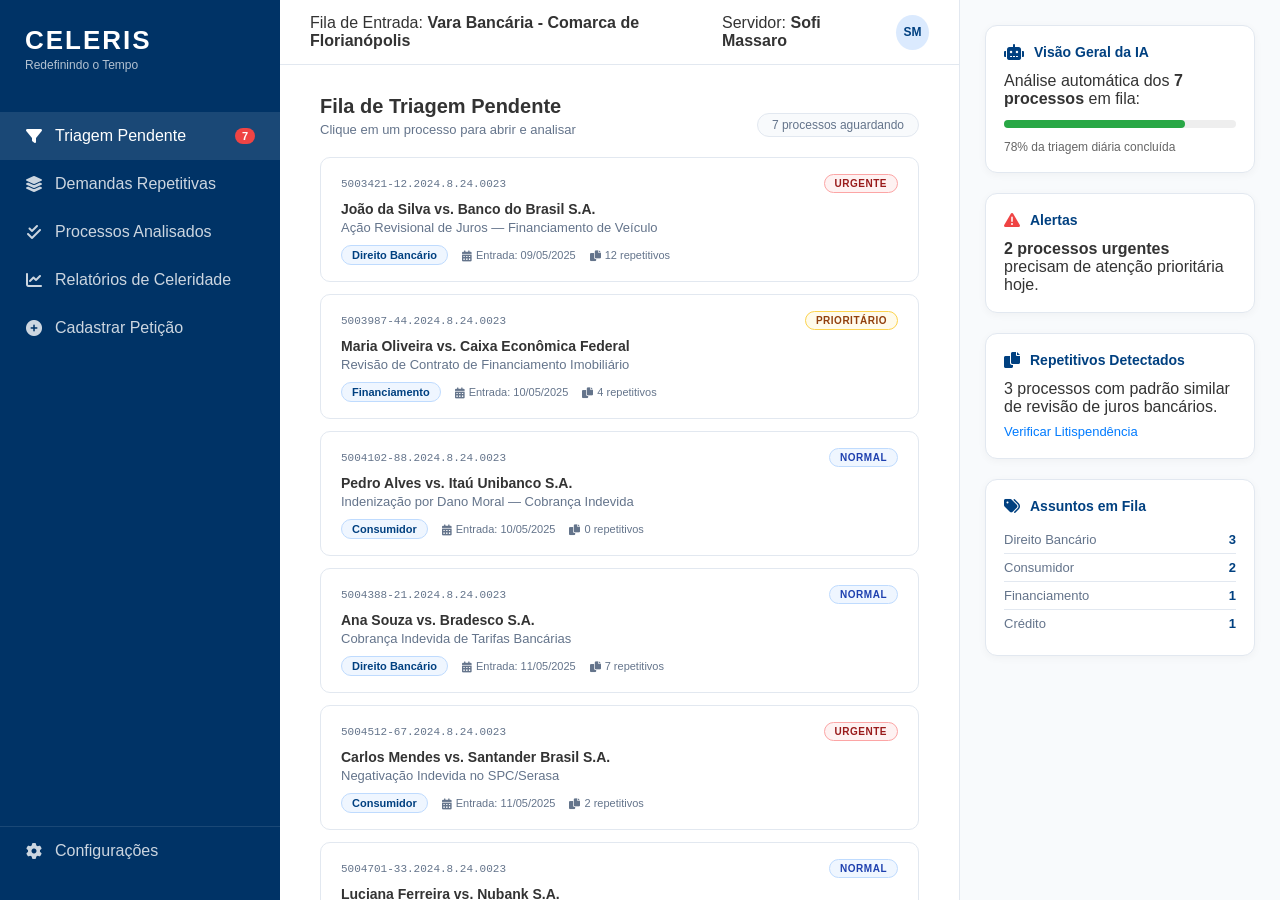
==== commit da7b35b7: "testando para ver se o gitpages está funcionando" ====
--- a/index.html
+++ b/index.html
@@ -40,6 +40,6 @@
 
   </div>
 
-  <script type="module" src="./js/app.js"></script>
+  <script type="module" src="./app.js"></script>
 </body>
 </html>
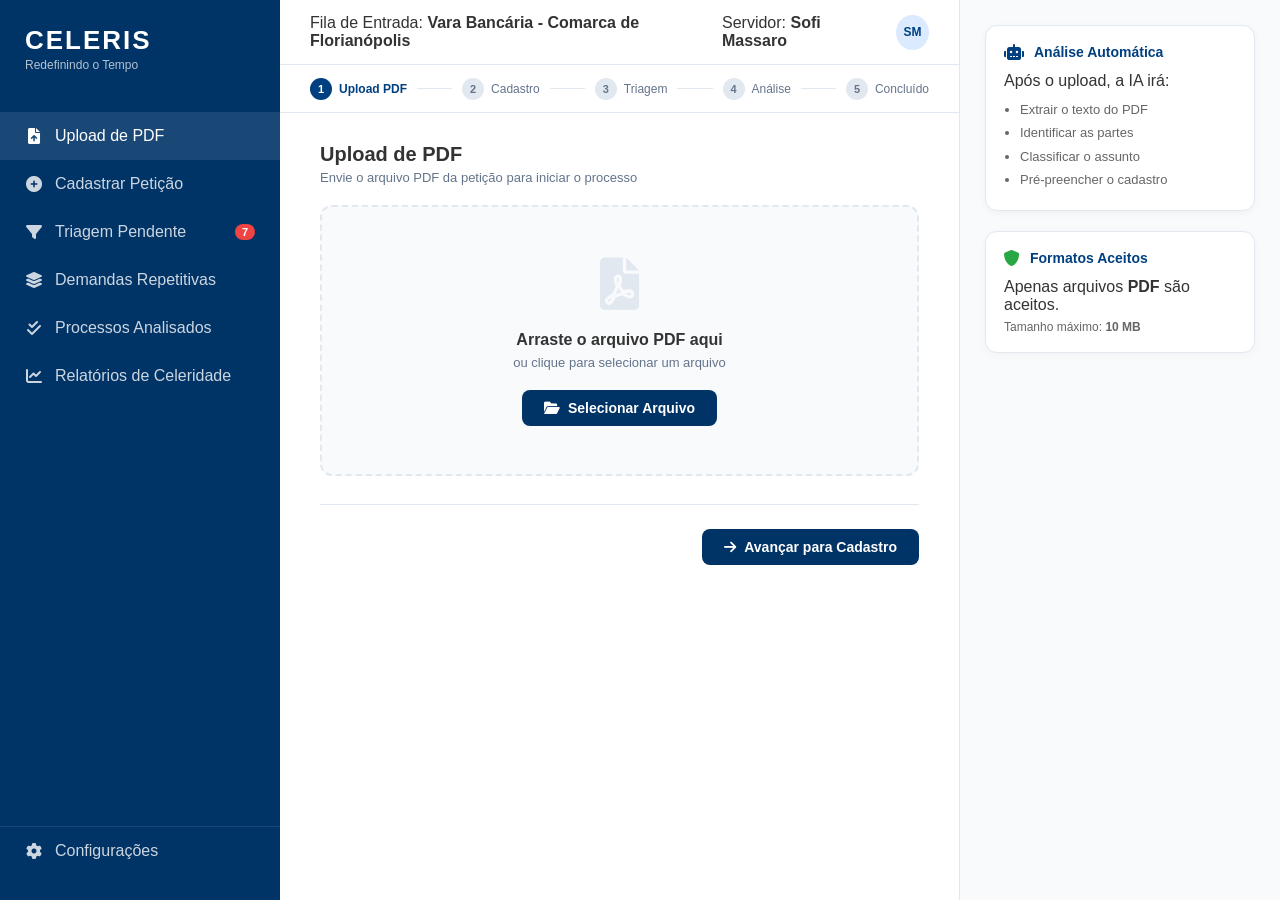
==== commit 2145939a: "alterei a estrutura do projeto" ====
--- a/index.html
+++ b/index.html
@@ -1,45 +1,74 @@
-<!DOCTYPE html>
-<html lang="pt-br">
-<head>
-  <meta charset="UTF-8">
-  <meta name="viewport" content="width=device-width, initial-scale=1.0">
-  <title>Celeris - Triagem Inteligente</title>
-  <link rel="stylesheet" href="css/style.css">
-  <link rel="stylesheet" href="https://cdnjs.cloudflare.com/ajax/libs/font-awesome/6.0.0/css/all.min.css">
-</head>
-<body>
-  <div class="container">
-
-    <!-- Sidebar será injetada aqui pelo loadViews.js -->
-    <div id="slot-sidebar"></div>
-
-    <!-- Área principal -->
-    <main class="main-content">
-
-      <header class="top-header">
-        <div class="header-info">
-          <span>Fila de Entrada: <strong>Vara Bancária - Comarca de Florianópolis</strong></span>
-        </div>
-        <div class="user-profile">
-          <span>Servidor: <strong>Sofi Massaro</strong></span>
-          <div class="avatar">SM</div>
-        </div>
-      </header>
-
-      <!-- Views injetadas dinamicamente -->
-      <div id="slot-fila"></div>
-      <div id="slot-documento"></div>
-      <div id="slot-generica"></div>
-      <div id="slot-cadastro"></div>
-      <div id="slot-confirmacao"></div>
-
-    </main>
-
-    <!-- Painel de IA será injetado aqui pelo loadViews.js -->
-    <div id="slot-ai-panel"></div>
-
-  </div>
-
-  <script type="module" src="./app.js"></script>
-</body>
-</html>
+<!DOCTYPE html>
+<html lang="pt-br">
+<head>
+  <meta charset="UTF-8">
+  <meta name="viewport" content="width=device-width, initial-scale=1.0">
+  <title>Celeris - Triagem Inteligente</title>
+  <link rel="stylesheet" href="css/style.css">
+  <link rel="stylesheet" href="https://cdnjs.cloudflare.com/ajax/libs/font-awesome/6.0.0/css/all.min.css">
+</head>
+<body>
+  <div class="container">
+
+    <!-- Sidebar será injetada aqui pelo loadViews.js -->
+    <div id="slot-sidebar"></div>
+
+    <!-- Área principal -->
+    <main class="main-content">
+
+      <header class="top-header">
+        <div class="header-info">
+          <span>Fila de Entrada: <strong>Vara Bancária - Comarca de Florianópolis</strong></span>
+        </div>
+        <div class="user-profile">
+          <span>Servidor: <strong>Sofi Massaro</strong></span>
+          <div class="avatar">SM</div>
+        </div>
+      </header>
+
+      <!-- Barra de progresso do fluxo -->
+      <div class="workflow-bar">
+        <div class="workflow-step" data-step="upload">
+          <div class="workflow-step-num">1</div>
+          <span>Upload PDF</span>
+        </div>
+        <div class="workflow-divider"></div>
+        <div class="workflow-step" data-step="cadastrar">
+          <div class="workflow-step-num">2</div>
+          <span>Cadastro</span>
+        </div>
+        <div class="workflow-divider"></div>
+        <div class="workflow-step" data-step="triagem">
+          <div class="workflow-step-num">3</div>
+          <span>Triagem</span>
+        </div>
+        <div class="workflow-divider"></div>
+        <div class="workflow-step" data-step="analise">
+          <div class="workflow-step-num">4</div>
+          <span>Análise</span>
+        </div>
+        <div class="workflow-divider"></div>
+        <div class="workflow-step" data-step="concluido">
+          <div class="workflow-step-num">5</div>
+          <span>Concluído</span>
+        </div>
+      </div>
+
+      <!-- Views injetadas dinamicamente -->
+      <div id="slot-upload"></div>
+      <div id="slot-fila"></div>
+      <div id="slot-documento"></div>
+      <div id="slot-generica"></div>
+      <div id="slot-cadastro"></div>
+      <div id="slot-confirmacao"></div>
+
+    </main>
+
+    <!-- Painel de IA será injetado aqui pelo loadViews.js -->
+    <div id="slot-ai-panel"></div>
+
+  </div>
+
+  <script type="module" src="./app.js"></script>
+</body>
+</html>
--- a/css/style.css
+++ b/css/style.css
@@ -540,7 +540,14 @@
     margin-bottom: 20px;
 }
 
+
 .form-group {
+    display: flex;
+    flex-direction: column;
+    flex: 1;
+}
+
+.form-group- {
     display: flex;
     flex-direction: column;
     flex: 1;
@@ -770,4 +777,158 @@
 /* textarea maior para o corpo da petição */
 .form-textarea--lg {
     min-height: 120px;
+}
+
+/* ================= WORKFLOW BAR ================= */
+.workflow-bar {
+    display: flex;
+    align-items: center;
+    padding: 0 30px;
+    height: 48px;
+    border-bottom: 1px solid var(--border-color);
+    background: white;
+    flex-shrink: 0;
+}
+
+.workflow-step {
+    display: flex;
+    align-items: center;
+    gap: 7px;
+    color: var(--text-muted);
+    font-size: 12px;
+    font-weight: 500;
+    white-space: nowrap;
+}
+
+.workflow-step-num {
+    width: 22px;
+    height: 22px;
+    border-radius: 50%;
+    background: var(--border-color);
+    color: var(--text-muted);
+    display: flex;
+    align-items: center;
+    justify-content: center;
+    font-size: 11px;
+    font-weight: 700;
+    flex-shrink: 0;
+}
+
+.workflow-step.active .workflow-step-num {
+    background: var(--celeris-blue);
+    color: white;
+}
+
+.workflow-step.active {
+    color: var(--celeris-blue);
+    font-weight: 600;
+}
+
+.workflow-step.done .workflow-step-num {
+    background: #28a745;
+    color: white;
+}
+
+.workflow-step.done {
+    color: #28a745;
+}
+
+.workflow-divider {
+    flex: 1;
+    height: 1px;
+    background: var(--border-color);
+    margin: 0 10px;
+    min-width: 16px;
+    max-width: 56px;
+}
+
+/* ================= UPLOAD DE PDF ================= */
+.upload-dropzone {
+    display: flex;
+    flex-direction: column;
+    align-items: center;
+    justify-content: center;
+    border: 2px dashed var(--border-color);
+    border-radius: 12px;
+    padding: 48px 32px;
+    background: var(--bg-light);
+    cursor: pointer;
+    transition: border-color 0.2s, background 0.2s;
+    max-width: 820px;
+    text-align: center;
+}
+
+.upload-dropzone:hover,
+.upload-dropzone.upload-dragover {
+    border-color: var(--celeris-blue);
+    background: #eff6ff;
+}
+
+.upload-dropzone:hover .upload-icon,
+.upload-dropzone.upload-dragover .upload-icon {
+    color: var(--celeris-blue);
+}
+
+.upload-icon {
+    font-size: 52px;
+    color: var(--border-color);
+    margin-bottom: 16px;
+    transition: color 0.2s;
+}
+
+.upload-title {
+    font-size: 16px;
+    font-weight: 600;
+    color: var(--text-main);
+    margin-bottom: 6px;
+}
+
+.upload-sub {
+    font-size: 13px;
+    color: var(--text-muted);
+    margin-bottom: 20px;
+}
+
+.upload-btn {
+    display: flex;
+    align-items: center;
+    gap: 8px;
+    padding: 10px 22px;
+    font-size: 14px;
+}
+
+.upload-preview {
+    max-width: 820px;
+}
+
+.upload-file-info {
+    display: flex;
+    align-items: center;
+    gap: 16px;
+    background: white;
+    border: 1px solid var(--border-color);
+    border-radius: 12px;
+    padding: 16px 20px;
+}
+
+.upload-file-icon {
+    font-size: 28px;
+    color: #ef4444;
+    flex-shrink: 0;
+}
+
+.upload-file-meta {
+    flex: 1;
+}
+
+.upload-file-name {
+    font-size: 14px;
+    font-weight: 600;
+    color: var(--text-main);
+}
+
+.upload-file-size {
+    font-size: 12px;
+    color: var(--text-muted);
+    margin-top: 3px;
 }
